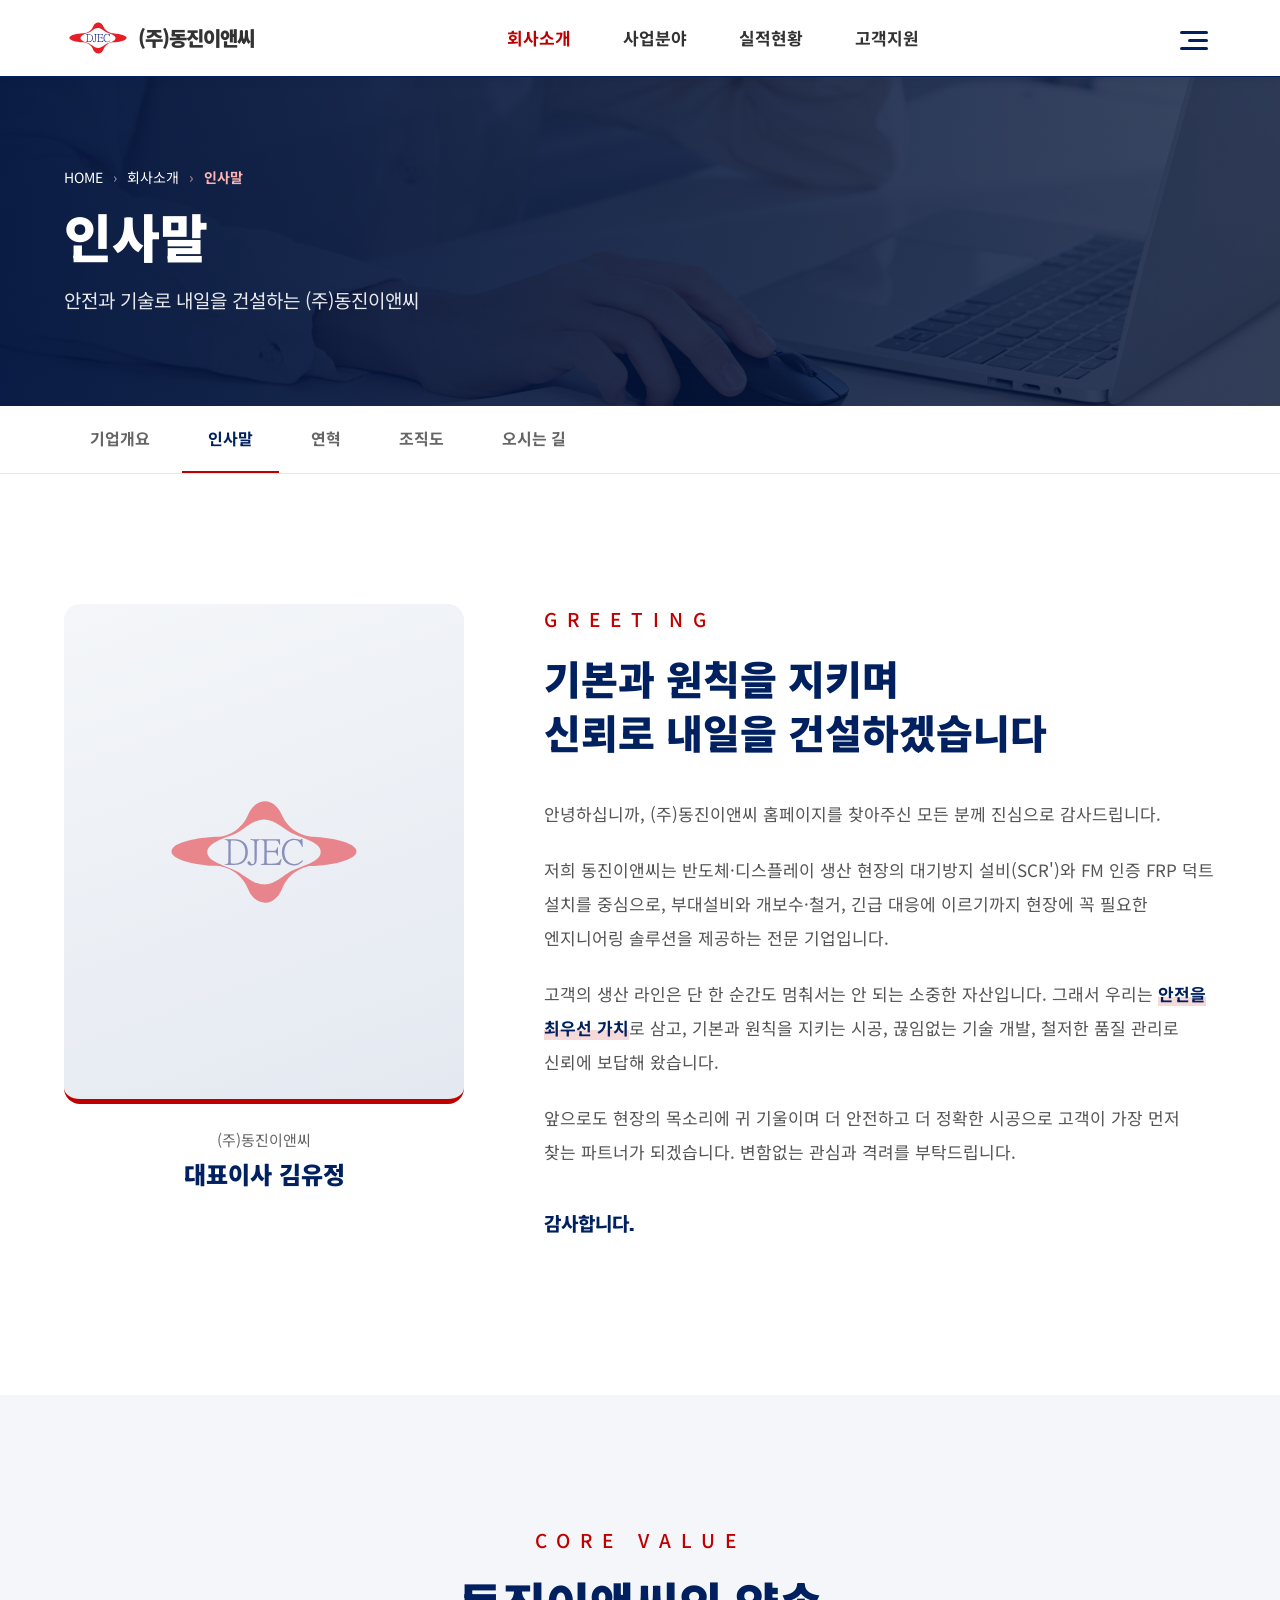
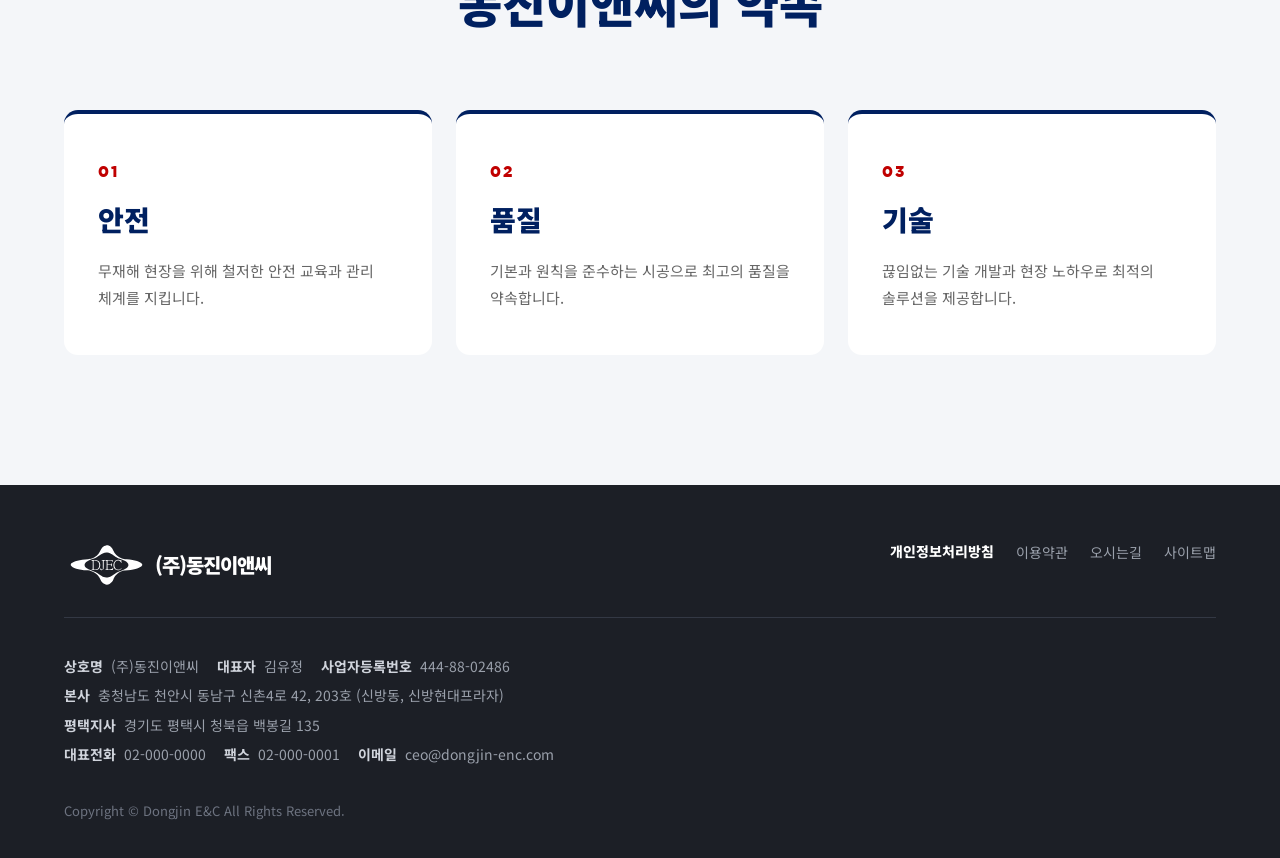
==== greeting.html @ 7572d669 "Initial commit: Dongjin E&C website Co-Authored-By: Claude Sonnet 5.5 <noreply@anthropic.com>" ====
<!DOCTYPE html>
<html lang="ko">
<head>
<meta charset="UTF-8">
<meta name="viewport" content="width=device-width, initial-scale=1.0">
<title>인사말 - (주)동진이앤씨</title>
<meta name="description" content="(주)동진이앤씨 대표이사 인사말. 기본과 원칙을 지키며 안전과 기술로 내일을 건설하겠습니다.">
<link rel="preconnect" href="https://fonts.googleapis.com"><link rel="preconnect" href="https://fonts.gstatic.com" crossorigin>
<link rel="stylesheet" href="https://fonts.googleapis.com/css2?family=Noto+Sans+KR:wght@300;400;500;700;900&display=swap">
<link rel="stylesheet" href="css/style.css">
</head>
<body class="subpage">

<!-- HEADER -->
<header id="header" class="solid">
  <div class="wrap hd">
    <a href="index.html" class="logo" aria-label="(주)동진이앤씨 메인으로"><img src="common/logo.svg" alt=""><span class="logo-txt"><small>(주)</small>동진이앤씨</span></a>
    <ul class="gnb">
      <li class="cur"><a href="index.html#about">회사소개</a>
        <div class="sub"><a href="index.html#about">기업개요</a><a href="greeting.html">인사말</a><a href="history.html">연혁</a><a href="index.html#about">조직도</a><a href="location.html">오시는 길</a></div></li>
      <li><a href="index.html#business">사업분야</a>
        <div class="sub"><a href="index.html#business">스크러버(SCR') 설치</a><a href="index.html#business">FM FRP DUCT 설치</a><a href="index.html#business">부대설비</a><a href="index.html#business">개보수·철거·긴급대응</a></div></li>
      <li><a href="index.html#projects">실적현황</a>
        <div class="sub"><a href="index.html#projects">주요 프로젝트</a><a href="performance.html">시공 실적</a></div></li>
      <li><a href="index.html#news">고객지원</a>
        <div class="sub"><a href="index.html#news">공지사항</a><a href="#footer">문의하기</a><a href="index.html#news">채용정보</a></div></li>
    </ul>
    <div class="hd-right">
      <button class="burger" id="burger" aria-label="메뉴 열기" aria-expanded="false"><i></i><i></i><i></i></button>
    </div>
  </div>
</header>

<main>

<!-- SUB VISUAL -->
<section class="sub-hero" style="--shbg:url(../img/sv4.jpg)">
  <div class="wrap">
    <div class="crumb"><a href="index.html">HOME</a><span>회사소개</span><b>인사말</b></div>
    <h1>인사말</h1>
    <p>안전과 기술로 내일을 건설하는 (주)동진이앤씨</p>
  </div>
</section>

<!-- 서브 메뉴 -->
<nav class="sub-tabs" aria-label="회사소개 메뉴">
  <div class="wrap">
    <a href="index.html#about">기업개요</a><a href="greeting.html" class="on" aria-current="page">인사말</a><a href="history.html">연혁</a><a href="index.html#about">조직도</a><a href="location.html">오시는 길</a>
  </div>
</nav>

<!-- GREETING -->
<section class="sec greet">
  <div class="wrap greet-grid">
    <div class="greet-photo reveal">
      <!-- 대표 사진은 img/ceo.jpg 등을 넣고 .greet-photo 의 background 를 교체하세요 -->
      <div class="ph"><img src="common/logo.svg" alt=""></div>
      <div class="sign"><small>(주)동진이앤씨</small><b>대표이사 김유정</b></div>
    </div>
    <div class="greet-txt">
      <div class="eyebrow reveal">GREETING</div>
      <h2 class="sec-title reveal">기본과 원칙을 지키며<br>신뢰로 내일을 건설하겠습니다</h2>
      <!-- 아래 인사말 본문은 예시 문구입니다. 실제 문구로 교체하세요 -->
      <div class="body reveal">
        <p>안녕하십니까, (주)동진이앤씨 홈페이지를 찾아주신 모든 분께 진심으로 감사드립니다.</p>
        <p>저희 동진이앤씨는 반도체·디스플레이 생산 현장의 대기방지 설비(SCR')와 FM 인증 FRP 덕트 설치를 중심으로, 부대설비와 개보수·철거, 긴급 대응에 이르기까지 현장에 꼭 필요한 엔지니어링 솔루션을 제공하는 전문 기업입니다.</p>
        <p>고객의 생산 라인은 단 한 순간도 멈춰서는 안 되는 소중한 자산입니다. 그래서 우리는 <strong>안전을 최우선 가치</strong>로 삼고, 기본과 원칙을 지키는 시공, 끊임없는 기술 개발, 철저한 품질 관리로 신뢰에 보답해 왔습니다.</p>
        <p>앞으로도 현장의 목소리에 귀 기울이며 더 안전하고 더 정확한 시공으로 고객이 가장 먼저 찾는 파트너가 되겠습니다. 변함없는 관심과 격려를 부탁드립니다.</p>
        <p class="end">감사합니다.</p>
      </div>
    </div>
  </div>
</section>

<!-- 핵심가치 -->
<section class="sec values">
  <div class="wrap">
    <div class="sec-head reveal">
      <div class="eyebrow">CORE VALUE</div>
      <h2 class="sec-title">동진이앤씨의 약속</h2>
    </div>
    <div class="vgrid">
      <div class="vcard reveal"><span>01</span><h3>안전</h3><p>무재해 현장을 위해 철저한 안전 교육과 관리 체계를 지킵니다.</p></div>
      <div class="vcard reveal"><span>02</span><h3>품질</h3><p>기본과 원칙을 준수하는 시공으로 최고의 품질을 약속합니다.</p></div>
      <div class="vcard reveal"><span>03</span><h3>기술</h3><p>끊임없는 기술 개발과 현장 노하우로 최적의 솔루션을 제공합니다.</p></div>
    </div>
  </div>
</section>

</main>

<!-- FOOTER -->
<footer id="footer">
  <div class="wrap">
    <div class="ft-top">
      <div class="ft-logo"><img src="common/logo.svg" alt=""><span class="logo-txt">(주)동진이앤씨</span></div>
      <nav class="ft-links" aria-label="하단 링크">
        <a href="#" class="strong">개인정보처리방침</a><a href="#">이용약관</a><a href="location.html">오시는길</a><a href="#">사이트맵</a>
      </nav>
    </div>
    <div class="ft-info">
      <span><b>상호명</b> (주)동진이앤씨</span><span><b>대표자</b> 김유정</span><span><b>사업자등록번호</b> 444-88-02486</span><br>
      <span><b>본사</b> 충청남도 천안시 동남구 신촌4로 42, 203호 (신방동, 신방현대프라자)</span><br>
      <span><b>평택지사</b> 경기도 평택시 청북읍 백봉길 135</span><br>
      <span><b>대표전화</b> 02-000-0000</span><span><b>팩스</b> 02-000-0001</span><span><b>이메일</b> ceo@dongjin-enc.com</span>
    </div>
    <div class="copy">Copyright &copy; Dongjin E&amp;C All Rights Reserved.</div>
  </div>
</footer>
<button class="totop" id="totop" aria-label="맨 위로">&#8593;</button>

<script src="js/sub.js"></script>
<script src="js/sitemap.js"></script>
</body>
</html>
---- css/style.css ----
/* Gotham (영문/숫자 전용 — 한글은 Pretendard/맑은 고딕으로 대체 표시) */
  @font-face { font-family: 'Gotham'; font-weight: 300; font-style: normal; font-display: swap; unicode-range: U+0000-0027, U+002A-005A, U+005C, U+005E-007A, U+007C, U+007E-024F; src: url(../font/Gotham-Light_0.ttf) format('truetype'); }
  @font-face { font-family: 'Gotham'; font-weight: 400; font-style: normal; font-display: swap; unicode-range: U+0000-0027, U+002A-005A, U+005C, U+005E-007A, U+007C, U+007E-024F; src: url(../font/Gotham-Book_0.ttf) format('truetype'); }
  @font-face { font-family: 'Gotham'; font-weight: 500; font-style: normal; font-display: swap; unicode-range: U+0000-0027, U+002A-005A, U+005C, U+005E-007A, U+007C, U+007E-024F; src: url(../font/Gotham-Medium_0.ttf) format('truetype'); }
  @font-face { font-family: 'Gotham'; font-weight: 700; font-style: normal; font-display: swap; unicode-range: U+0000-0027, U+002A-005A, U+005C, U+005E-007A, U+007C, U+007E-024F; src: url(../font/Gotham-Bold_0.ttf) format('truetype'); }
  @font-face { font-family: 'Gotham'; font-weight: 900; font-style: normal; font-display: swap; unicode-range: U+0000-0027, U+002A-005A, U+005C, U+005E-007A, U+007C, U+007E-024F; src: url(../font/Gotham-Black.ttf) format('truetype'); }

  :root {
    --navy: #002060; --navy-d: #001440; --blue: #004080; --red: #C00000;
    --gray: #f4f6f9; --text: #333; --muted: #666; --line: #e6e9ee;
    --max: 1200px; --header-h: 76px;
  }
  * { box-sizing: border-box; }
  html { scroll-behavior: smooth; scroll-padding-top: var(--header-h); }
  body { font-family: 'Gotham', 'Noto Sans KR', 'Noto Sans CJK KR', 'Malgun Gothic', '맑은 고딕', sans-serif; margin: 0; color: var(--text); line-height: 1.6; word-break: keep-all; }
  a { text-decoration: none; color: inherit; }
  ul { list-style: none; margin: 0; padding: 0; }
  button { font-family: inherit; cursor: pointer; }
  .wrap { max-width: var(--max); margin: 0 auto; padding: 0 24px; }
  .btn { display: inline-block; padding: 15px 34px; border-radius: 50px; font-weight: 700; font-size: 16px; border: 2px solid transparent; transition: .25s; }
  .btn-red { background: var(--red); color: #fff; }
  .btn-red:hover { background: #a00000; }
  .btn-line { border-color: #fff; color: #fff; }
  .btn-line:hover { background: #fff; color: var(--navy); }
  .btn-navy { background: var(--navy); color: #fff; }
  .btn-navy:hover { background: var(--navy-d); }
  .sec { padding: 130px 0; }
  .sec-head { text-align: center; margin-bottom: 72px; }
  .eyebrow { color: var(--red); font-weight: 500; letter-spacing: 10px; font-size: 19px; text-transform: uppercase; }
  .sec-title { font-size: 48px; color: var(--navy); margin: 18px 0 22px; font-weight: 900; line-height: 1.35; }
  .sec-sub { color: var(--muted); font-size: 15px; line-height: 1.8; margin: 0; }

  /* HEADER */
  header { position: fixed; top: 0; left: 0; right: 0; z-index: 1000; background: #fff; border-bottom: 1px solid var(--navy); box-shadow: 0 2px 10px rgba(0,0,0,.08); transition: background .35s, border-color .35s, box-shadow .35s; }
  /* 최상단: 투명 배경 + 흰색 로고/메뉴 */
  header:not(.solid) { background: transparent; border-bottom-color: rgba(255,255,255,.25); box-shadow: none; }
  header:not(.solid) .logo img { filter: brightness(0) invert(1); }
  header:not(.solid) .logo-txt, header:not(.solid) .gnb > li > a { color: #fff; }
  header:not(.solid) .gnb > li:hover > a { color: #ffb3b3; }
  header:not(.solid) .burger i { background: #fff; }
  .logo img, .logo-txt { transition: .35s; }
  .hd { display: flex; align-items: center; justify-content: space-between; height: var(--header-h); }
  .logo { display: flex; align-items: center; }
  .logo img { height: 38px; width: auto; display: block; }
  .logo-txt { font-family: 'Noto Sans KR', 'Noto Sans CJK KR', 'Malgun Gothic', '맑은 고딕', sans-serif; margin-left: 6px; font-size: 20px; font-weight: 900; color: #333; letter-spacing: -1px; white-space: nowrap; }
  .logo-txt small { font-size: inherit; font-weight: inherit; color: inherit; letter-spacing: inherit; }
  .gnb { display: flex; gap: 8px; height: 100%; }
  .gnb > li { position: relative; display: flex; align-items: center; }
  .gnb > li > a { padding: 0 22px; font-size: 17px; font-weight: 700; height: 100%; display: flex; align-items: center; transition: color .2s; }
  .gnb > li:hover > a { color: var(--red); }
  .sub { position: absolute; top: 100%; left: 50%; transform: translateX(-50%) translateY(8px); min-width: 160px; background: #fff; border-top: 3px solid var(--red); box-shadow: 0 10px 25px rgba(0,0,0,.12); opacity: 0; visibility: hidden; transition: .2s; padding: 8px 0; }
  .gnb > li:hover .sub, .gnb > li:focus-within .sub { opacity: 1; visibility: visible; transform: translateX(-50%); }
  .sub a { display: block; padding: 9px 22px; font-size: 15px; color: #444; white-space: nowrap; }
  .sub a:hover { background: var(--gray); color: var(--red); }
  .hd-right { display: flex; align-items: center; gap: 16px; }
  .burger { display: block; background: none; border: 0; width: 44px; height: 44px; padding: 10px 8px; cursor: pointer; }
  .burger i:nth-child(2) { width: 70%; margin-left: auto; transition: width .3s; }
  .burger:hover i:nth-child(2) { width: 100%; }
  .burger i { display: block; height: 3px; background: var(--navy); margin: 5px 0; border-radius: 2px; transition: .25s; }

  /* HERO */
  .hero { position: relative; height: 100vh; height: 100svh; min-height: 600px; overflow: hidden; background: var(--navy-d); color: #fff; }
  /* 고정 헤더(상단)와 컨트롤(하단) 높이만큼 여백을 두어 텍스트가 화면 중앙에 오도록 */
  .slide { position: absolute; inset: 0; opacity: 0; transition: opacity 1s ease; display: flex; align-items: center; padding: var(--header-h) 0 104px; }
  .slide > .wrap { width: 100%; }
  .hero { cursor: grab; user-select: none; -webkit-user-select: none; touch-action: pan-y; }
  .hero.drag { cursor: grabbing; }
  .hero.drag a { pointer-events: none; }
  .slide.on { opacity: 1; z-index: 1; }
  .slide .bg { position: absolute; inset: 0; transform-origin: 30% 50%; }
  .s2 .bg { transform-origin: 50% 40%; } .s3 .bg { transform-origin: 75% 55%; }
  /* 슬라이드가 켜지면 크게 확대된 상태에서 빠르게 줄어들다가 천천히 안착 */
  .slide.on .bg { animation: heroPunch 9s cubic-bezier(.22,.61,.36,1) both; }
  .slide .bg::after { content: ""; position: absolute; inset: 0; background: linear-gradient(90deg, rgba(0,20,64,.88) 0%, rgba(0,20,64,.45) 70%, rgba(0,20,64,.2) 100%); }
  .slide .bg { background-color: var(--navy-d); background-size: cover; background-position: center; }
  .s1 .bg { background-image: url(../img/d8e9870eb99dd489ee7f9d8a4e6001bd.jpg); background-position: center 40%; }
  .s2 .bg { background-image: url(../img/bg_dbl.jpg); background-position: center 35%; }
  .s3 .bg { background-image: url(../img/bg_esg.jpg); background-position: 70% center; }
  .slide .txt { position: relative; z-index: 2; max-width: 760px; }
  /* 슬라이드별 텍스트 배치: 1 왼쪽 / 2 가운데 / 3 오른쪽 */
  .s2 .txt { margin: 0 auto; text-align: center; max-width: 860px; }
  .s2 .btns { justify-content: center; }
  .s3 .txt { margin-left: auto; text-align: right; }
  .s3 .btns { justify-content: flex-end; }
  .s2 .bg::after { background: radial-gradient(ellipse at center, rgba(0,20,64,.8) 0%, rgba(0,20,64,.55) 100%); }
  .s3 .bg::after { background: linear-gradient(270deg, rgba(0,20,64,.88) 0%, rgba(0,20,64,.45) 70%, rgba(0,20,64,.2) 100%); }
  /* 위 → 아래 순차 등장: 소제목 → 제목 → 설명 → 버튼 */
  .slide.on .txt > * { animation: rise 1.1s cubic-bezier(.22,.61,.36,1) both; }
  .slide.on .txt > :nth-child(1) { animation-delay: .5s; }
  /* eyebrow: 글자마다 순서대로 위에서 내려오며 페이드 인 */
  .slide.on .txt > .eyebrow { animation: none; }
  .slide .eyebrow .ch { display: inline-block; opacity: 0; }
  .slide.on .eyebrow .ch { animation: chDrop .9s cubic-bezier(.22,.61,.36,1) calc(.5s + var(--i) * 80ms) both; }
  .hero.intro .slide.on .eyebrow .ch { animation-delay: calc(1.5s + var(--i) * 80ms); }
  @keyframes chDrop { from { opacity: 0; transform: translateY(-22px); } to { opacity: 1; transform: none; } }
  .slide.on .txt > :nth-child(2) { animation-delay: .9s; }
  .slide.on .txt > :nth-child(3) { animation-delay: 1.4s; --o: .92; }
  .slide.on .txt > :nth-child(4) { animation-delay: 1.9s; }
  .hero-btns { display: none; }
  @keyframes heroBtnIn { from { opacity: 0; transform: translateY(40px); } to { opacity: 1; transform: none; } }
  /* 핵심 키워드: 노란 밑줄이 왼쪽에서 오른쪽으로 그려짐 */
  .slide h1 .hl { background: linear-gradient(#ffe100, #ffe100) left center / 0 100% no-repeat; padding: .02em .18em; -webkit-box-decoration-break: clone; box-decoration-break: clone; }
  .slide.on h1 .hl { animation: hlDraw .9s cubic-bezier(.65,0,.25,1) 1.7s forwards; }
  .hero.intro .slide.on h1 .hl { animation-delay: 2.6s; }
  @keyframes hlDraw { to { background-size: 100% 100%; color: #2d3282; } }
  @keyframes rise { from { opacity: 0; transform: translateY(28px); } to { opacity: var(--o, 1); transform: none; } }
  .slide h1 { font-size: 54px; line-height: 1.25; margin: 22px 0 28px; font-weight: 900; }
  .slide p { font-size: 20px; line-height: 1.8; opacity: .92; margin: 0 0 56px; }
  .slide .btns { display: flex; gap: 18px; flex-wrap: wrap; }
  .hero-ctl { position: absolute; z-index: 5; bottom: 36px; left: 0; right: 0; }
  .hero-ctl .wrap { display: flex; align-items: center; gap: 18px; }
  .dots { display: flex; gap: 10px; }
  .dots button { width: 44px; height: 4px; border: 0; background: rgba(255,255,255,.35); padding: 0; position: relative; overflow: hidden; }
  .dots button.on::after { content: ""; position: absolute; inset: 0; background: #fff; animation: fill 6s linear; }
  @keyframes fill { from { transform: translateX(-100%); } to { transform: none; } }
  .arrows button { width: 42px; height: 42px; border-radius: 50%; border: 1px solid rgba(255,255,255,.5); background: transparent; color: #fff; font-size: 18px; margin-right: 6px; }
  .arrows button:hover { background: #fff; color: var(--navy); }

  /* ABOUT */
  .about { background: #fff; overflow-x: clip; }
  .about-grid { display: grid; grid-template-columns: 1.1fr 1fr; gap: 0 64px; align-items: stretch; }
  .about .sec-title { text-align: left; }
  .about p.lead { color: var(--muted); font-size: 15px; line-height: 1.9; margin: 0 0 44px; }
  .stats { display: grid; grid-template-columns: repeat(3, 1fr); gap: 20px; }
  .stat { position: relative; background: var(--gray); border-radius: 6px; padding: 34px 14px; text-align: center; }
  /* 테두리 선이 왼쪽 위에서 시계방향으로 한 바퀴 돌며 그려짐 (JS가 3개를 차례로 자동 실행, 호버 시에도 실행) */
  .stat .ring { position: absolute; inset: 0; width: 100%; height: 100%; overflow: visible; pointer-events: none; }
  .stat .ring rect { x: 1px; y: 1px; width: calc(100% - 2px); height: calc(100% - 2px); rx: 6px; fill: none; stroke: var(--navy); stroke-width: 2; stroke-dasharray: 1; stroke-dashoffset: -1; }
  .stat.on .ring rect, .stat:hover .ring rect { stroke-dashoffset: 0; transition: stroke-dashoffset 2.2s cubic-bezier(.45,0,.25,1); }
  .stat.out .ring rect { stroke-dashoffset: 1; transition: stroke-dashoffset 1.6s cubic-bezier(.45,0,.25,1); }
  .stat b { display: block; font-size: 40px; color: var(--navy); font-weight: 900; line-height: 1.1; white-space: nowrap; font-variant-numeric: tabular-nums; }
  .stat b em { font-style: normal; color: var(--red); font-size: .5em; margin-left: 2px; }
  .stat > span { display: block; margin-top: 10px; font-size: 14px; color: var(--muted); }
  .about-visual { grid-column: 2; grid-row: 1; min-height: 280px; border-radius: 16px; background: url(../img/about_bg.jpg) 25% center / cover, var(--navy); position: relative; isolation: isolate; overflow: hidden; display: flex; align-items: flex-end; padding: 28px; color: #fff; }
  .about-visual::before { content: ""; position: absolute; inset: 0; z-index: -1; background: linear-gradient(to top, rgba(0,20,64,.9), rgba(0,20,64,.2) 70%); opacity: 0; transition: opacity .6s ease; }
  .about-visual div { position: relative; font-size: 22px; font-weight: 800; line-height: 1.4; }
  .about-visual div::before { content: ""; display: block; width: 0; height: 3px; margin-bottom: 14px; background: var(--red); transition: width .8s cubic-bezier(.22,.61,.36,1); }
  .about-visual small { display: block; font-size: 14px; font-weight: 400; margin-top: 6px; }
  /* 글자는 평소엔 숨김. 호버하면 영문은 위에서, 한글은 아래에서 한 글자씩 페이드 인 */
  .about-visual .ch { display: inline-block; white-space: pre; opacity: 0; transition: opacity .25s ease, transform .25s ease; }
  .about-visual .en .ch { transform: translateY(-20px); }
  .about-visual small .ch { transform: translateY(16px); }
  .about-visual:hover::before, .about-visual.show::before { opacity: 1; }
  .about-visual:hover div::before, .about-visual.show div::before { width: 60px; }
  .about-visual:hover .ch, .about-visual.show .ch { opacity: 1; transform: none; transition: opacity .6s ease, transform .7s cubic-bezier(.22,.61,.36,1); }
  .about-visual:hover .en .ch, .about-visual.show .en .ch { transition-delay: calc(var(--i) * 45ms); }
  .about-visual:hover small .ch, .about-visual.show small .ch { transition-delay: calc(.6s + var(--i) * 30ms); }
  /* About 섹션 등장: 왼쪽 요소는 왼쪽에서, 오른쪽 비주얼은 오른쪽에서 */
  .about .reveal:not(.in) { transform: translateX(-90px); }
  .about .about-visual.reveal:not(.in) { transform: translateX(90px); }
  .about .reveal.in { transition-duration: 1.1s; }
  .about-more { grid-column: 1; grid-row: 2; }
  .more { display: inline-block; margin-top: 48px; font-weight: 800; color: var(--navy); padding-bottom: 10px; background: linear-gradient(var(--red), var(--red)) left bottom / 36px 2px no-repeat; transition: background-size .7s cubic-bezier(.22,.61,.36,1), color .3s; }
  .more:hover { background-size: 100% 2px; }
  .more:hover { color: var(--red); }

  /* BUSINESS */
  .biz { background: var(--gray); }
  /* 사업분야 슬라이더: 가운데 1개 + 양옆 카드가 절반씩 보임 */
  /* 사업분야 슬라이더: 가운데 1개 + 양옆 카드가 절반씩 보임 */
  .bslider { --gap: 24px; --cw: min(calc((100vw - 2 * var(--gap)) / 2), 760px); --ease: cubic-bezier(.65,0,.25,1); position: relative; overflow: hidden; padding: 40px 0 76px; margin: -16px 0 -52px; cursor: grab; user-select: none; -webkit-user-select: none; }
  .bslider.drag { cursor: grabbing; }
  .bslider.drag .bcard { pointer-events: none; }
  .bslider.drag .cards { transition: none; }
  .cards { display: flex; align-items: center; gap: var(--gap); transition: transform .9s var(--ease); will-change: transform; touch-action: pan-y; }
  .bcard { position: relative; flex: 0 0 var(--cw); height: 460px; border-radius: 16px; overflow: hidden; color: #fff; display: block; transform: scale(.88); box-shadow: 0 6px 20px rgba(0,20,64,.12); transition: transform .9s var(--ease), box-shadow .9s var(--ease); -webkit-tap-highlight-color: transparent; }
  .bcard.on { transform: scale(1); box-shadow: 0 18px 40px rgba(0,20,64,.26); }
  /* 선택되지 않은 카드는 어둡게 */
  .bcard::before { content: ""; position: absolute; inset: 0; z-index: 3; background: var(--navy-d); opacity: .6; pointer-events: none; transition: opacity .9s var(--ease); }
  .bcard.on::before { opacity: 0; }
  .bnav { position: absolute; z-index: 5; top: calc(50% - 18px); width: 56px; height: 56px; margin-top: -28px; border: 0; border-radius: 50%; background: #fff; color: var(--navy); font-size: 20px; cursor: pointer; box-shadow: 0 4px 16px rgba(0,0,0,.2); transition: background .25s, color .25s, transform .25s; }
  .bnav:hover, .bnav:focus-visible { background: var(--red); color: #fff; transform: scale(1.08); }
  .bnav.prev { left: 24px; } .bnav.next { right: 24px; }
  .bcard .img { position: absolute; inset: 0; background-color: var(--navy-d); background-size: cover; transform: scale(1.18); transition: transform 1.4s var(--ease); }
  .bcard.on .img { transform: scale(1); }
  .bcard.b1 .img { background-image: url(../img/biz_1.jpg); background-position: center; }
  .bcard.b2 .img { background-image: url(../img/pc-businessarea-kv-1920x640.jpeg); background-position: 80% center; }
  .bcard.b3 .img { background-image: url(../img/biz_2.jpg); background-position: 60% center; }
  .bcard.b4 .img { background-image: url(../img/sv1.jpg); background-position: 55% center; }
  .bcard .img::after { content: ""; position: absolute; inset: 0; background: linear-gradient(to top, rgba(0,20,64,.88), rgba(0,20,64,.1) 65%); }
  .bcard .in { position: absolute; z-index: 2; left: 0; right: 0; bottom: 0; padding: 32px 30px; opacity: 0; transform: translateY(18px); transition: opacity .4s ease, transform .4s ease; }
  .bcard.on .in { opacity: 1; transform: none; transition: opacity .8s ease .45s, transform .8s var(--ease) .45s; }
  .bcard .no { position: absolute; z-index: 2; top: 18px; left: 26px; font-size: 84px; font-weight: 900; line-height: 1; letter-spacing: -2px; color: transparent; -webkit-text-stroke: 1.5px rgba(255,255,255,.75); transition: color .6s ease; }
  .bcard.on:hover .no { color: #fff; }
  .bcard h3 { margin: 0; font-size: 26px; line-height: 1.35; }
  .bcard h3::before { content: ""; display: block; width: 28px; height: 3px; background: var(--red); margin-bottom: 18px; transition: width .9s var(--ease) .6s; }
  .bcard.on h3::before { width: 64px; }
  .bcard p { margin: 12px 0 0; font-size: 16px; line-height: 1.7; opacity: .92; }

  /* PROJECTS */
  .tabs { display: flex; justify-content: center; gap: 10px; flex-wrap: wrap; margin-bottom: 48px; }
  .tabs button { padding: 10px 24px; border-radius: 40px; border: 1px solid var(--line); background: #fff; font-size: 15px; font-weight: 700; color: #555; transition: .2s; }
  .tabs button:hover { border-color: var(--navy); color: var(--navy); }
  .tabs button.on { background: var(--navy); border-color: var(--navy); color: #fff; }
  .pgrid { display: grid; grid-template-columns: repeat(3, 1fr); gap: 24px; }
  .pcard { position: relative; background: #fff; border: 1px solid var(--line); border-radius: 14px; overflow: hidden; transition: .3s; }
  .pcard::after { content: ""; position: absolute; left: 0; bottom: 0; height: 3px; width: 0; background: var(--red); transition: width .8s cubic-bezier(.22,.61,.36,1); }
  .pcard:hover::after { width: 100%; }
  .pcard:hover { transform: translateY(-6px); box-shadow: 0 16px 32px rgba(0,0,0,.1); }
  .pcard.hide { display: none; }
  .pcard.reveal { transform: translateY(50px) scale(.96); }
  .pcard.reveal.in { transform: none; }
  .pcard.reveal.in.done { transition: .3s; } /* 등장 후에는 호버 반응을 빠르게 */
  .pcard.reveal.in.done:hover { transform: translateY(-6px); }
  .pcard .thumb { height: 190px; position: relative; display: flex; align-items: center; justify-content: center; font-size: 54px; color: rgba(255,255,255,.9); }
  .pcard .thumb em { position: absolute; top: 14px; left: 14px; font-style: normal; font-size: 12px; font-weight: 800; background: var(--red); color: #fff; padding: 3px 12px; border-radius: 20px; }
  .t-civil { background: linear-gradient(135deg, #0c3b7a, #1d5fa8); }
  .t-build { background: linear-gradient(135deg, #176b87, #2a9d9d); }
  .t-safe  { background: linear-gradient(135deg, #7a2a2a, #b04545); }
  .t-etc   { background: linear-gradient(135deg, #3b4f8a, #6b7fc0); }
  .pcard .body { padding: 28px 26px 30px; }
  .pcard h4 { margin: 0 0 14px; font-size: 18px; color: #222; line-height: 1.45; }
  .pcard .meta { font-size: 14px; color: var(--muted); margin: 0; }
  .pcard .period { display: inline-block; margin-top: 12px; background: var(--gray); font-size: 13px; padding: 3px 12px; border-radius: 20px; color: #555; }
  .center { text-align: center; margin-top: 72px; }

  /* NEWS */
  .news { background: var(--gray); }
  .news-grid { display: grid; grid-template-columns: 1.2fr 1fr 1fr; gap: 24px; }
  .panel { background: #fff; border-radius: 14px; padding: 30px; border: 1px solid var(--line); }
  .panel h3 { display: flex; justify-content: space-between; align-items: center; margin: 0 0 24px; color: var(--navy); font-size: 20px; }
  .panel h3 a { font-size: 22px; color: #999; }
  .panel h3 a { display: inline-block; line-height: 1; }
  .panel h3 a:hover { color: var(--red); animation: spin3 .4s cubic-bezier(.22,.61,.36,1); }
  @keyframes spin3 { to { transform: rotate(180deg); } }
  .notice li a { position: relative; display: flex; justify-content: space-between; gap: 12px; padding: 13px 0; border-bottom: 1px solid var(--line); font-size: 15px; }
  .notice li:last-child a { border: 0; }
  .notice li a::after, .media > a::after { content: ""; position: absolute; left: 0; bottom: -1px; height: 2px; width: 0; background: var(--red); transition: width .8s cubic-bezier(.22,.61,.36,1); }
  .notice li a:hover::after, .media > a:hover::after { width: 100%; }
  .notice li a:hover { color: var(--red); }
  .notice time { color: #999; font-size: 13px; white-space: nowrap; }
  .media > a { position: relative; display: block; padding: 14px 0; border-bottom: 1px solid var(--line); }
  .media > a:last-child { border: 0; }
  .media small { color: var(--red); font-weight: 800; font-size: 12px; }
  .media b { display: block; margin: 4px 0; font-size: 16px; line-height: 1.45; }
  .media > a:hover b { color: var(--red); }
  .media span { font-size: 13px; color: #999; }
  .career { background: linear-gradient(150deg, rgba(0,32,96,.88), rgba(0,64,128,.8)), url(../img/bg_careers04.jpg) 60% center / cover; color: #fff; border: 0; display: flex; flex-direction: column; justify-content: center; }
  .career .ico { font-size: 44px; }
  .career h3 { color: #fff; display: block; font-size: 22px; line-height: 1.5; margin: 20px 0 16px; }
  .career p { opacity: .85; font-size: 15px; line-height: 1.8; margin: 0 0 36px; }
  .career .btn { align-self: flex-start; padding: 12px 26px; font-size: 15px; }

  /* FOOTER */
  footer { background: #1c1f26; color: #9aa0ab; padding: 56px 0 36px; font-size: 14px; }
  .ft-top { display: flex; justify-content: space-between; gap: 32px; flex-wrap: wrap; padding-bottom: 28px; border-bottom: 1px solid #333844; }
  .ft-logo { display: flex; align-items: center; }
  .ft-logo img { height: 48px; width: auto; display: block; filter: brightness(0) invert(1); }
  .ft-logo .logo-txt { color: #fff; }
  .ft-links { display: flex; gap: 22px; flex-wrap: wrap; align-items: flex-start; }
  .ft-links a:hover { color: #fff; }
  .ft-links a.strong { color: #fff; font-weight: 800; }
  .ft-info { margin-top: 34px; line-height: 2.1; }
  .ft-info span { margin-right: 18px; display: inline-block; }
  .ft-info b { color: #d0d4dc; margin-right: 4px; }
  .copy { margin-top: 32px; font-size: 13px; color: #6d7380; }
  .totop { position: fixed; right: 24px; bottom: 24px; width: 46px; height: 46px; border-radius: 50%; border: 0; background: var(--navy); color: #fff; font-size: 18px; box-shadow: 0 4px 14px rgba(0,0,0,.3); opacity: 0; visibility: hidden; transition: .3s; z-index: 900; }
  .totop.show { opacity: 1; visibility: visible; }

  .reveal { opacity: 0; transform: translateY(36px); transition: opacity .5s ease, transform .5s ease; }
  .reveal.in { transition: opacity .9s ease, transform .9s cubic-bezier(.22,.61,.36,1); }
  /* 섹션이 나타날 때 eyebrow 자간이 넓게 벌어진 상태에서 모이며 자리잡음 */
  .reveal .eyebrow { letter-spacing: 34px; transition: letter-spacing .5s ease; }
  .reveal.in .eyebrow { letter-spacing: 10px; transition: letter-spacing 1.8s cubic-bezier(.16,.84,.3,1) .1s; }
  @media (max-width: 640px) { .reveal .eyebrow { letter-spacing: 18px; } .reveal.in .eyebrow { letter-spacing: 6px; } }
  .reveal.in { opacity: 1; transform: none; }

  /* TABLET / MOBILE */
  @media (max-width: 1024px) {
    .pgrid { grid-template-columns: repeat(2, 1fr); }
    .news-grid { grid-template-columns: 1fr 1fr; }
    .news-grid .notice-panel { grid-column: 1 / -1; }
    .about-grid { grid-template-columns: 1fr; gap: 40px; } .about-visual { grid-column: auto; grid-row: auto; aspect-ratio: 4/3; } .about-more { grid-column: auto; grid-row: auto; margin-top: -40px; }
    .slide h1 { font-size: 42px; }
  }
  @media (max-width: 860px) {
    .gnb { display: none; }
  }
  @media (max-width: 640px) {
    .sec { padding: 80px 0; }
    .sec-title { font-size: 34px; }
    .logo img { height: 32px; }
    .logo-txt { font-size: 17px; }
    .slide h1 { font-size: 32px; }
    .slide p { font-size: 16px; }
    .slide { padding-bottom: 180px; }
    .hero-ctl { bottom: 96px; }
    /* 모바일: 메인 버튼을 하단에 고정, 스크롤하면 아래로 페이드아웃 */
    /* 슬라이드 안의 버튼은 숨기고, 슬라이드와 무관한 고정 버튼(.hero-btns) 하나만 사용 */
    .slide .btns { display: none; }
    .hero-btns { position: fixed; z-index: 50; left: 16px; right: 16px; bottom: 20px; display: grid; grid-template-columns: 1fr 1fr; gap: 10px; transition: opacity .45s ease, transform .45s ease; animation: heroBtnIn 1s ease 3s backwards; }
    .hero-btns .btn { padding: 14px 8px; font-size: 15px; text-align: center; }
    .hero-btns .btn-line { background: rgba(0,20,64,.55); -webkit-backdrop-filter: blur(6px); backdrop-filter: blur(6px); }
    body.btn-away .hero-btns { opacity: 0; transform: translateY(40px); pointer-events: none; }
    .pgrid, .news-grid { grid-template-columns: 1fr; }
    .bslider { --gap: 14px; --cw: 72vw; }
    .bcard { height: 340px; }
    .bcard p { opacity: .95; max-height: 140px; margin-top: 10px; }
    .bnav { width: 42px; height: 42px; margin-top: -21px; font-size: 16px; }
    .bnav.prev { left: 8px; } .bnav.next { right: 8px; }
    .stats { grid-template-columns: 1fr; }
    .stat b { font-size: 34px; }
  }
  /* ===== SITEMAP (햄버거 메뉴) ===== */
  .smap-open { overflow: hidden; }
  .smap { position: fixed; inset: 0; z-index: 2000; visibility: hidden; pointer-events: none; transition: visibility 0s linear .9s; }
  .smap.open { visibility: visible; pointer-events: auto; transition-delay: 0s; }
  .smap-bg { position: absolute; top: 0; bottom: 0; width: 50.2%; transition: transform .85s cubic-bezier(.77,0,.18,1); }
  .smap-bg.l { left: 0; background: var(--navy-d); transform: translateX(-100%); }
  .smap-bg.r { right: 0; background: var(--navy); transform: translateX(100%); }
  .smap.open .smap-bg { transform: none; }
  .smap-in { position: relative; height: 100%; overflow-y: auto; color: #fff; }
  .smap-top { display: flex; align-items: center; justify-content: space-between; height: var(--header-h); }
  .smap .logo img { filter: brightness(0) invert(1); }
  .smap .logo-txt { color: #fff; }
  .smap-close { position: relative; width: 48px; height: 48px; border: 1px solid rgba(255,255,255,.5); border-radius: 50%; background: transparent; cursor: pointer; transition: background .25s, transform .4s; }
  .smap-close i { position: absolute; left: 13px; right: 13px; top: 50%; height: 2px; margin-top: -1px; background: #fff; transition: background .25s; }
  .smap-close i:nth-child(1) { transform: rotate(45deg); }
  .smap-close i:nth-child(2) { transform: rotate(-45deg); }
  .smap-close:hover { background: var(--red); border-color: var(--red); transform: rotate(90deg); }
  .smap-title { margin: 7vh 0 5vh; font-size: clamp(44px, 9vw, 120px); font-weight: 900; line-height: 1; letter-spacing: 6px; color: transparent; -webkit-text-stroke: 1.5px rgba(255,255,255,.35); }
  .smap-grid { display: grid; grid-template-columns: repeat(4, 1fr); gap: 40px; padding-bottom: 60px; }
  .smap-col small { display: block; font-size: 13px; letter-spacing: 4px; color: #ff8a8a; font-weight: 500; }
  .smap-col h3 { margin: 8px 0 22px; padding-bottom: 20px; font-size: 28px; font-weight: 900; border-bottom: 1px solid rgba(255,255,255,.25); position: relative; }
  .smap-col h3::after { content: ""; position: absolute; left: 0; bottom: -1px; width: 0; height: 3px; background: var(--red); transition: width .9s cubic-bezier(.22,.61,.36,1) 1s; }
  .smap.open .smap-col h3::after { width: 48px; }
  .smap-col ul { list-style: none; margin: 0; padding: 0; display: grid; gap: 4px; }
  .smap-col a { display: inline-block; padding: 7px 0; font-size: 18px; color: rgba(255,255,255,.8); transition: color .25s, transform .3s; }
  .smap-col a:hover { color: #fff; transform: translateX(8px); }
  /* 내용은 좌측 열은 왼쪽에서, 우측 열은 오른쪽에서 들어옴 */
  .smap-title, .smap-top, .smap-col { opacity: 0; transition: opacity .3s ease, transform .3s ease; }
  .smap-title, .smap-top { transform: translateY(-20px); }
  .smap-col:nth-child(-n+2) { transform: translateX(-80px); }
  .smap-col:nth-child(n+3) { transform: translateX(80px); }
  .smap.open .smap-title, .smap.open .smap-top, .smap.open .smap-col { opacity: 1; transform: none; transition: opacity .8s ease, transform .9s cubic-bezier(.22,.61,.36,1); }
  .smap.open .smap-top { transition-delay: .45s; }
  .smap.open .smap-title { transition-delay: .55s; }
  .smap.open .smap-col:nth-child(1) { transition-delay: .65s; }
  .smap.open .smap-col:nth-child(2) { transition-delay: .75s; }
  .smap.open .smap-col:nth-child(3) { transition-delay: .75s; }
  .smap.open .smap-col:nth-child(4) { transition-delay: .65s; }

  .smap-bg { overflow: hidden; }

  /* SITEMAP 글자: 위에서 내려오며 한 글자씩 (순서는 sitemap.js 에서 무작위, --d 지연) */
  .smap .smap-title, .smap.open .smap-title { opacity: 1; transform: none; transition: none; }
  .smap-title span { display: inline-block; opacity: 0; transform: translateY(-.9em); transition: opacity .25s ease, transform .25s ease; }
  .smap.open .smap-title span { opacity: 1; transform: none; transition: opacity .5s ease var(--d, .55s), transform .7s cubic-bezier(.22,.61,.36,1) var(--d, .55s); }
  /* 메뉴 hover: 해당 열이 활성화(밝게 + 위로 + 밑줄 확장 + 링크 마커), 나머지는 어두워짐
     .ready = 열리는 연출이 끝난 뒤(지연 시간 제거) */
  .smap.open.ready .smap-col:nth-child(n) { transition: opacity .45s ease, transform .45s cubic-bezier(.22,.61,.36,1); transition-delay: 0s; }
  .smap.ready .smap-grid:hover .smap-col:not(:hover) { opacity: .3; }
  .smap.ready .smap-col:hover { transform: translateY(-8px); }
  .smap.ready .smap-col h3::after { transition: width .7s cubic-bezier(.22,.61,.36,1); }
  .smap.ready .smap-col:hover h3::after { width: 100%; }
  .smap-col h3 { transition: color .3s; }
  .smap-col:hover h3 { color: #fff; }
  .smap-col small { transition: color .3s, letter-spacing .5s; }
  .smap-col:hover small { color: #fff; letter-spacing: 7px; }
  .smap-col:hover a { color: #fff; }
  @media (max-width: 860px) { .smap-grid { grid-template-columns: 1fr 1fr; gap: 36px 24px; } .smap-col h3 { font-size: 22px; } .smap-col a { font-size: 16px; } }
  @media (max-width: 480px) { .smap-col:nth-child(n) { } .smap-col a { font-size: 15px; } }

  /* ===== RECORDS (연혁 · 수행실적) ===== */
  .rsum { display: grid; grid-template-columns: repeat(auto-fit, minmax(180px, 1fr)); gap: 20px; margin-bottom: 56px; }
  .rsum > div { background: var(--gray); border-radius: 12px; padding: 30px 20px; text-align: center; border-bottom: 3px solid var(--navy); }
  .rsum b { display: block; font-size: 36px; font-weight: 900; color: var(--navy); line-height: 1.15; font-variant-numeric: tabular-nums; }
  .rsum span { display: block; margin-top: 8px; font-size: 14px; color: var(--muted); }
  .ing { font-style: normal; font-weight: 800; color: var(--red); }
  em.ing { font-size: 12px; border: 1px solid var(--red); border-radius: 20px; padding: 1px 9px; margin-left: 6px; vertical-align: 2px; }

  .perf { padding-top: 80px; }
  .rfilter { display: grid; gap: 14px; margin-bottom: 28px; }
  .rrow { display: flex; justify-content: space-between; gap: 16px; flex-wrap: wrap; align-items: center; }
  .chips { display: flex; flex-wrap: wrap; gap: 8px; }
  .chips button { border: 1px solid var(--line); background: #fff; color: #555; padding: 9px 20px; border-radius: 30px; font-size: 14px; font-weight: 700; cursor: pointer; transition: .25s; }
  .chips button:hover { border-color: var(--navy); color: var(--navy); }
  .chips button.on { background: var(--navy); border-color: var(--navy); color: #fff; }
  .rsearch input { width: 280px; max-width: 100%; border: 1px solid var(--line); border-radius: 30px; padding: 11px 20px; font: inherit; font-size: 14px; outline: 0; transition: border-color .25s; }
  .rsearch input:focus { border-color: var(--navy); }
  .rcnt { margin: 0 0 12px; font-size: 14px; color: var(--muted); }
  .rcnt b { color: var(--red); }
  .rwrap { border-top: 2px solid var(--navy); }
  .rtable { width: 100%; border-collapse: collapse; font-size: 15px; }
  .rtable th { background: var(--gray); color: var(--navy); font-weight: 800; padding: 15px 10px; border-bottom: 1px solid var(--line); white-space: nowrap; }
  .rtable td { padding: 15px 10px; border-bottom: 1px solid var(--line); text-align: center; color: #444; }
  .rtable td.nm { text-align: left; color: #222; font-weight: 500; }
  .rtable tbody tr { transition: background .2s; }
  .rtable tbody tr:hover { background: #f8faff; }
  .rtable tr.empty td { padding: 60px 0; color: var(--muted); }
  .ctag { display: inline-block; margin-right: 10px; padding: 2px 10px; border-radius: 20px; background: rgba(0,32,96,.08); color: var(--navy); font-size: 12px; font-weight: 800; vertical-align: 1px; }
  #rmore { margin-top: 36px; border: 0; cursor: pointer; }
  #rmore[hidden] { display: none; }
  @media (max-width: 800px) {
    .perf { padding-top: 56px; }
    .rtable thead { display: none; }
    .rtable, .rtable tbody, .rtable tr, .rtable td { display: block; width: 100%; }
    .rtable tr { padding: 16px 4px; border-bottom: 1px solid var(--line); }
    .rtable td { display: flex; justify-content: space-between; gap: 16px; border: 0; padding: 4px 6px; text-align: right; font-size: 14px; }
    .rtable td::before { content: attr(data-l); flex: 0 0 64px; text-align: left; color: var(--muted); font-weight: 700; }
    .rtable td.nm { display: block; text-align: left; font-weight: 700; padding-bottom: 8px; }
    .rtable td.nm::before { display: none; }
    .rtable td[data-l="연도"], .rtable td[data-l="NO"] { display: none; }
    .rsearch, .rsearch input { width: 100%; }
  }

  /* 연혁 타임라인 */
  .hist { padding-top: 80px; }
  .tl { position: relative; max-width: 1000px; margin: 0 auto; }
  .tl::before { content: ""; position: absolute; top: 8px; bottom: 0; left: 50%; width: 2px; margin-left: -1px; background: var(--line); }
  .tl-item { position: relative; width: 50%; padding: 0 56px 60px 0; text-align: right; }
  .tl-item:nth-child(even) { margin-left: 50%; padding: 0 0 60px 56px; text-align: left; }
  .tl-item::before { content: ""; position: absolute; top: 14px; right: -9px; width: 16px; height: 16px; border-radius: 50%; background: #fff; border: 4px solid var(--navy); box-shadow: 0 0 0 5px #fff; transition: border-color .3s, transform .3s; }
  .tl-item:nth-child(even)::before { right: auto; left: -9px; }
  .tl-item:hover::before { border-color: var(--red); transform: scale(1.2); }
  .tl-year { font-size: 46px; font-weight: 900; color: var(--navy); line-height: 1.2; letter-spacing: -1px; }
  .tl-year small { display: inline-block; margin-left: 14px; font-size: 14px; font-weight: 700; color: var(--red); letter-spacing: 0; }
  .tl-item:nth-child(odd) .tl-year small { margin: 0 14px 0 0; order: -1; }
  .tl-item ul { list-style: none; margin: 18px 0 0; padding: 0; display: grid; gap: 12px; }
  .tl-item li { background: var(--gray); border-radius: 10px; padding: 14px 18px; font-size: 15px; line-height: 1.55; color: #222; }
  .tl-item li b { display: block; font-size: 12px; color: var(--red); font-weight: 800; letter-spacing: .5px; margin-bottom: 2px; }
  .tl-item li span { display: block; margin-top: 3px; font-size: 13px; color: var(--muted); }
  .tl-item li.evt { background: var(--navy); color: #fff; }
  .tl-item li.evt b { color: #ffb3b3; }
  .tl-more { display: inline-block; margin-top: 16px; font-size: 14px; font-weight: 800; color: var(--navy); border-bottom: 2px solid var(--red); padding-bottom: 3px; }
  .tl-more:hover { color: var(--red); }
  @media (max-width: 800px) {
    .hist { padding-top: 56px; }
    .tl::before { left: 8px; margin: 0; }
    .tl-item, .tl-item:nth-child(even) { width: 100%; margin-left: 0; padding: 0 0 44px 40px; text-align: left; }
    .tl-item::before, .tl-item:nth-child(even)::before { left: 0; right: auto; }
    .tl-item:nth-child(odd) .tl-year small { margin: 0 0 0 14px; order: 0; }
    .tl-year { font-size: 36px; }
  }

  /* ===== LOCATION ===== */
  .loc { background: #fff; padding-top: 80px; }
  .loc-bar { display: flex; justify-content: space-between; gap: 16px; flex-wrap: wrap; margin-bottom: 24px; }
  .seg { display: inline-flex; background: var(--gray); border-radius: 50px; padding: 5px; }
  .seg button { border: 0; background: transparent; padding: 12px 26px; border-radius: 50px; font-size: 15px; font-weight: 700; color: var(--muted); cursor: pointer; transition: background .25s, color .25s; }
  .seg button.on { background: var(--navy); color: #fff; }
  .map-box { position: relative; height: 520px; border-radius: 16px; overflow: hidden; background: var(--gray); border: 1px solid var(--line); }
  .map-pane { position: absolute; inset: 0; }
  .map-pane[hidden] { display: none; }
  .map-msg { display: none; position: absolute; inset: 0; z-index: 5; align-items: center; justify-content: center; text-align: center; padding: 24px; background: var(--gray); color: var(--muted); font-size: 15px; line-height: 1.8; }
  .map-msg.show { display: flex; }
  .loc-info { display: flex; justify-content: space-between; align-items: center; gap: 32px; flex-wrap: wrap; margin-top: 32px; padding: 32px 36px; background: var(--gray); border-radius: 14px; border-left: 5px solid var(--red); }
  .loc-info dl { margin: 0; display: grid; gap: 10px; }
  .loc-info dl > div { display: flex; gap: 20px; }
  .loc-info dt { flex: 0 0 76px; font-weight: 800; color: var(--navy); }
  .loc-info dd { margin: 0; color: #555; }
  .loc-links { display: flex; gap: 12px; flex-wrap: wrap; }
  .btn-line-navy { border-color: var(--navy); color: var(--navy); }
  .btn-line-navy:hover { background: var(--navy); color: #fff; }
  @media (max-width: 800px) { .map-box { height: 380px; } .loc-info { padding: 24px; } .loc-info dl > div { flex-direction: column; gap: 2px; } .seg button { padding: 10px 16px; font-size: 14px; } }

  /* ===== SUB PAGE ===== */
  .sub-hero { position: relative; padding: calc(var(--header-h) + 90px) 0 90px; color: #fff; background: linear-gradient(90deg, rgba(0,20,64,.92), rgba(0,20,64,.6)), var(--shbg, url(../img/sv2.jpg)) center / cover, var(--navy-d); overflow: hidden; }
  .sub-hero > .wrap > * { animation: rise 1s cubic-bezier(.22,.61,.36,1) both; }
  .sub-hero > .wrap > :nth-child(2) { animation-delay: .2s; }
  .sub-hero > .wrap > :nth-child(3) { animation-delay: .4s; --o: .9; }
  .sub-hero h1 { margin: 18px 0 14px; font-size: 52px; font-weight: 900; line-height: 1.25; }
  .sub-hero p { margin: 0; font-size: 19px; opacity: .9; }
  .crumb { display: flex; gap: 10px; align-items: center; font-size: 14px; opacity: .85; }
  .crumb span::before, .crumb b::before { content: "›"; margin-right: 10px; opacity: .6; }
  .crumb b { font-weight: 700; color: #ffb3b3; }
  .sub-tabs { background: #fff; border-bottom: 1px solid var(--line); }
  .sub-tabs .wrap { display: flex; gap: 6px; overflow-x: auto; scrollbar-width: none; }
  .sub-tabs a { flex: 0 0 auto; padding: 20px 26px; font-size: 16px; font-weight: 700; color: var(--muted); border-bottom: 3px solid transparent; margin-bottom: -1px; transition: color .25s, border-color .25s; }
  .sub-tabs a:hover { color: var(--navy); }
  .sub-tabs a.on { color: var(--navy); border-bottom-color: var(--red); }
  .gnb > li.cur > a { color: var(--red); }

  .greet { background: #fff; }
  .greet-grid { display: grid; grid-template-columns: 400px 1fr; gap: 80px; align-items: start; }
  .greet-photo .ph { aspect-ratio: 4/5; border-radius: 16px; background: linear-gradient(160deg, var(--gray), #e4e9f1); display: flex; align-items: center; justify-content: center; border-bottom: 5px solid var(--red); }
  .greet-photo .ph img { width: 55%; opacity: .5; }
  .greet-photo .sign { margin-top: 24px; text-align: center; color: var(--muted); }
  .greet-photo .sign small { display: block; font-size: 15px; }
  .greet-photo .sign b { display: block; margin-top: 4px; font-size: 24px; color: var(--navy); font-weight: 900; }
  .greet-txt .sec-title { text-align: left; font-size: 40px; margin-bottom: 36px; }
  .greet-txt .body p { margin: 0 0 22px; color: #555; font-size: 17px; line-height: 2; }
  .greet-txt .body strong { color: var(--navy); background: linear-gradient(transparent 62%, rgba(192,0,0,.15) 62%); }
  .greet-txt .body .end { margin-top: 36px; font-weight: 800; color: var(--navy); font-size: 19px; }

  .values { background: var(--gray); }
  .vgrid { display: grid; grid-template-columns: repeat(3, 1fr); gap: 24px; }
  .vcard { background: #fff; border-radius: 14px; padding: 44px 34px; border-top: 4px solid var(--navy); transition: transform .4s, box-shadow .4s, border-color .4s; }
  .vcard:hover { transform: translateY(-8px); box-shadow: 0 18px 40px rgba(0,20,64,.12); border-top-color: var(--red); }
  .vcard span { font-size: 15px; font-weight: 800; color: var(--red); letter-spacing: 2px; }
  .vcard h3 { margin: 14px 0 14px; font-size: 28px; color: var(--navy); font-weight: 900; }
  .vcard p { margin: 0; color: var(--muted); font-size: 15px; line-height: 1.8; }
  @media (max-width: 1024px) { .greet-grid { grid-template-columns: 300px 1fr; gap: 48px; } }
  @media (max-width: 800px) {
    .greet-grid { grid-template-columns: 1fr; gap: 40px; }
    .greet-photo { max-width: 320px; margin: 0 auto; }
    .vgrid { grid-template-columns: 1fr; }
    .sub-hero { padding: calc(var(--header-h) + 50px) 0 56px; }
    .sub-hero h1 { font-size: 36px; }
    .sub-hero p { font-size: 16px; }
    .greet-txt .sec-title { font-size: 30px; }
    .greet-txt .body p { font-size: 16px; }
  }

  /* ===== 첫 진입 오프닝 모션 (메인) =====
     남색 커튼이 위로 걷히며(붉은 라인이 뒤따름) 이미지가 크게 줌아웃 → 헤더 낙하 → 문구 순차 등장 */
  .hero.intro::before, .hero.intro::after { content: ""; position: absolute; inset: 0; z-index: 8; pointer-events: none; }
  .hero.intro::before { background: var(--red); animation: curtain 1.3s cubic-bezier(.77,0,.18,1) .45s both; }
  .hero.intro::after { background: var(--navy-d); animation: curtain 1.3s cubic-bezier(.77,0,.18,1) .25s both; z-index: 9; }
  @keyframes curtain { from { clip-path: inset(0 0 0 0); } to { clip-path: inset(0 0 100% 0); } }
  .hero.intro .slide.s1.on .bg { animation-delay: .3s; }
  @keyframes heroPunch { 0% { transform: scale(1.55); filter: brightness(.55) blur(3px); } 22% { transform: scale(1.16); filter: brightness(1) blur(0); } 100% { transform: scale(1); filter: none; } }
  .hero.intro .slide.on .txt > :nth-child(1) { animation-delay: 1.5s; }
  .hero.intro .slide.on .txt > :nth-child(2) { animation-delay: 1.8s; }
  .hero.intro .slide.on .txt > :nth-child(3) { animation-delay: 2.2s; }
  .hero.intro .slide.on .txt > :nth-child(4) { animation-delay: 2.6s; }
  .hero.intro .hero-ctl { animation: fadeIn 1s ease 3s both; }
  @keyframes fadeIn { from { opacity: 0; } to { opacity: 1; } }
  body:not(.subpage) header { animation: headDrop 1s cubic-bezier(.22,.61,.36,1) 1.3s both; }
  @keyframes headDrop { from { transform: translateY(-100%); opacity: 0; } to { transform: none; opacity: 1; } }

  @media (prefers-reduced-motion: reduce) {
    .hero.intro::before, .hero.intro::after { display: none; }
    * { animation: none !important; transition: none !important; }
    .reveal { opacity: 1; transform: none; }
  }
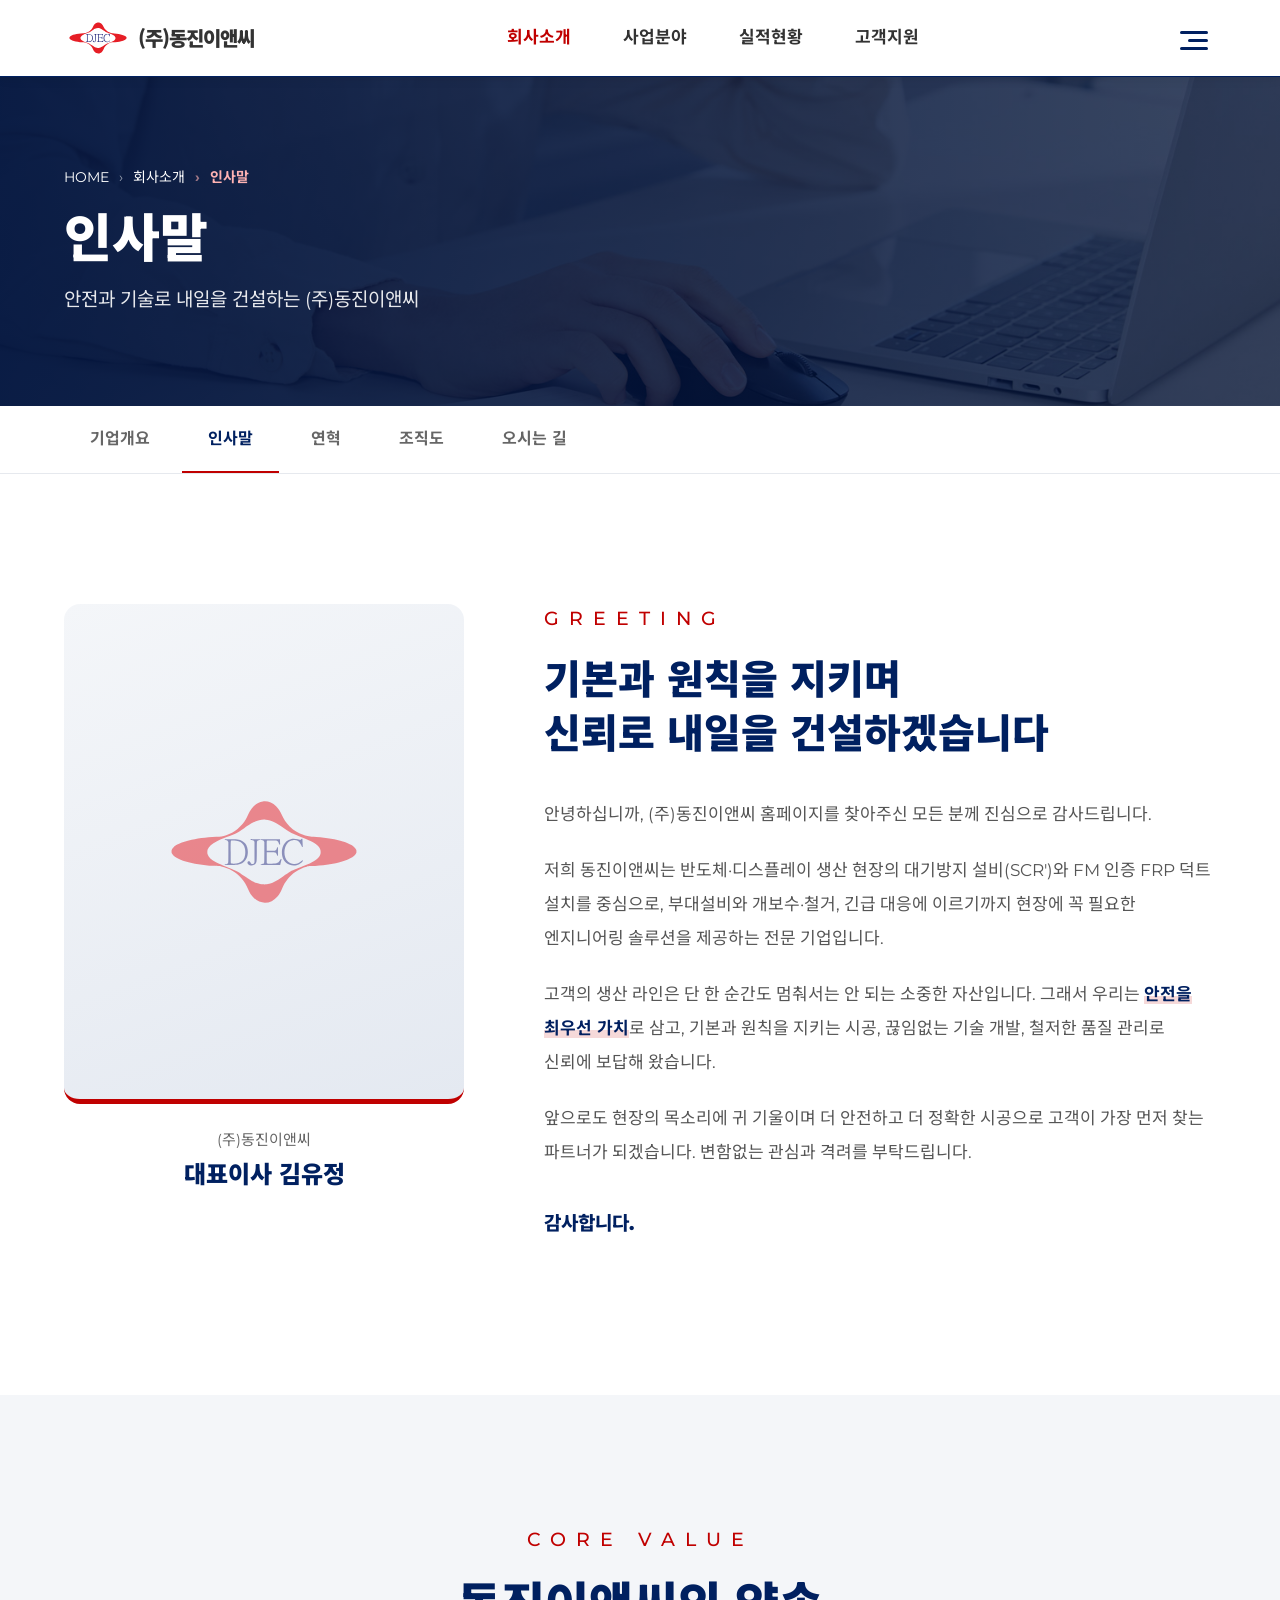
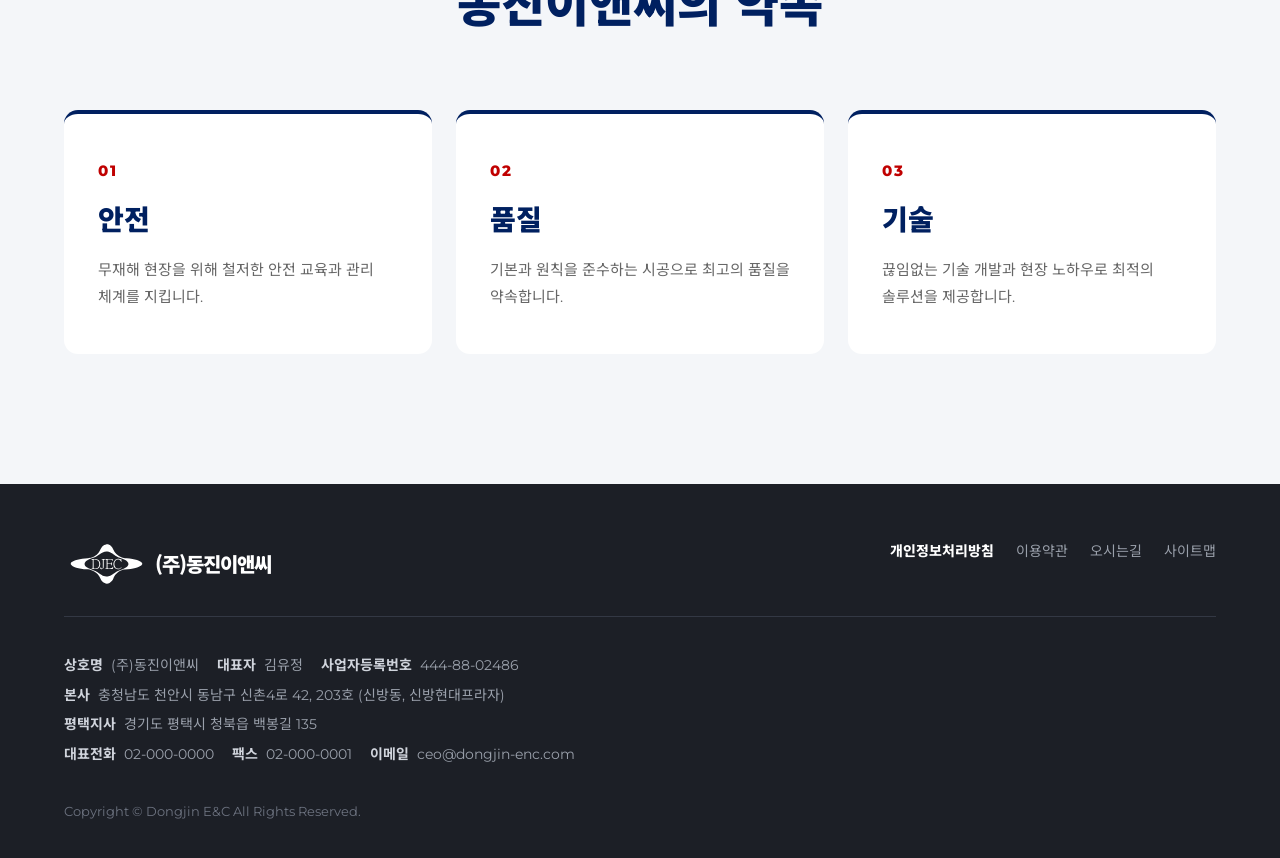
==== commit 35741abb: "Add Montserrat, coming-soon modal, history hover effects, about/stat animations Co-Authored-By: Clau" ====
--- a/greeting.html
+++ b/greeting.html
@@ -7,6 +7,7 @@
 <meta name="description" content="(주)동진이앤씨 대표이사 인사말. 기본과 원칙을 지키며 안전과 기술로 내일을 건설하겠습니다.">
 <link rel="preconnect" href="https://fonts.googleapis.com"><link rel="preconnect" href="https://fonts.gstatic.com" crossorigin>
 <link rel="stylesheet" href="https://fonts.googleapis.com/css2?family=Noto+Sans+KR:wght@300;400;500;700;900&display=swap">
+<link rel="stylesheet" href="https://fonts.googleapis.com/css2?family=Montserrat:wght@300;400;500;700;900&text=%20!%22%23%24%25%26'*%2B%2C-.%2F0123456789%3A%3B%3C%3D%3E%3F%40ABCDEFGHIJKLMNOPQRSTUVWXYZ%5C%5E_%60abcdefghijklmnopqrstuvwxyz%7C~%C2%B7%E2%86%92&display=swap">
 <link rel="stylesheet" href="css/style.css">
 </head>
 <body class="subpage">
@@ -111,5 +112,6 @@
 
 <script src="js/sub.js"></script>
 <script src="js/sitemap.js"></script>
+<script src="js/soon.js"></script>
 </body>
 </html>
--- a/css/style.css
+++ b/css/style.css
@@ -1,9 +1,3 @@
-  /* Gotham (영문/숫자 전용 — 한글은 Pretendard/맑은 고딕으로 대체 표시) */
-  @font-face { font-family: 'Gotham'; font-weight: 300; font-style: normal; font-display: swap; unicode-range: U+0000-0027, U+002A-005A, U+005C, U+005E-007A, U+007C, U+007E-024F; src: url(../font/Gotham-Light_0.ttf) format('truetype'); }
-  @font-face { font-family: 'Gotham'; font-weight: 400; font-style: normal; font-display: swap; unicode-range: U+0000-0027, U+002A-005A, U+005C, U+005E-007A, U+007C, U+007E-024F; src: url(../font/Gotham-Book_0.ttf) format('truetype'); }
-  @font-face { font-family: 'Gotham'; font-weight: 500; font-style: normal; font-display: swap; unicode-range: U+0000-0027, U+002A-005A, U+005C, U+005E-007A, U+007C, U+007E-024F; src: url(../font/Gotham-Medium_0.ttf) format('truetype'); }
-  @font-face { font-family: 'Gotham'; font-weight: 700; font-style: normal; font-display: swap; unicode-range: U+0000-0027, U+002A-005A, U+005C, U+005E-007A, U+007C, U+007E-024F; src: url(../font/Gotham-Bold_0.ttf) format('truetype'); }
-  @font-face { font-family: 'Gotham'; font-weight: 900; font-style: normal; font-display: swap; unicode-range: U+0000-0027, U+002A-005A, U+005C, U+005E-007A, U+007C, U+007E-024F; src: url(../font/Gotham-Black.ttf) format('truetype'); }
 
   :root {
     --navy: #002060; --navy-d: #001440; --blue: #004080; --red: #C00000;
@@ -12,7 +6,7 @@
   }
   * { box-sizing: border-box; }
   html { scroll-behavior: smooth; scroll-padding-top: var(--header-h); }
-  body { font-family: 'Gotham', 'Noto Sans KR', 'Noto Sans CJK KR', 'Malgun Gothic', '맑은 고딕', sans-serif; margin: 0; color: var(--text); line-height: 1.6; word-break: keep-all; }
+  body { font-family: 'Montserrat', 'Noto Sans KR', 'Noto Sans CJK KR', 'Malgun Gothic', '맑은 고딕', sans-serif; margin: 0; color: var(--text); line-height: 1.6; word-break: keep-all; }
   a { text-decoration: none; color: inherit; }
   ul { list-style: none; margin: 0; padding: 0; }
   button { font-family: inherit; cursor: pointer; }
@@ -422,6 +416,24 @@
   .tl-item li span { display: block; margin-top: 3px; font-size: 13px; color: var(--muted); }
   .tl-item li.evt { background: var(--navy); color: #fff; }
   .tl-item li.evt b { color: #ffb3b3; }
+  /* 연혁 호버 효과: 항목이 살짝 떠오르며 중앙선 쪽 포인트 바가 채워지고, 연도·점이 반응 */
+  .tl-item li { position: relative; overflow: hidden; transition: transform .45s cubic-bezier(.22,.61,.36,1), box-shadow .45s ease, background .35s ease, color .35s ease; }
+  .tl-item li::after { content: ""; position: absolute; top: 0; bottom: 0; width: 4px; background: var(--red); transform: scaleY(0); transition: transform .45s cubic-bezier(.22,.61,.36,1); }
+  .tl-item:nth-child(odd) li::after { right: 0; transform-origin: top; }
+  .tl-item:nth-child(even) li::after { left: 0; transform-origin: top; }
+  .tl-item li:hover { transform: translateY(-4px) scale(1.025); background: #fff; box-shadow: 0 14px 30px rgba(0,20,64,.16); }
+  .tl-item li:hover::after { transform: scaleY(1); }
+  .tl-item li.evt:hover { background: var(--navy-d); color: #fff; }
+  .tl-item li b, .tl-item li span { transition: transform .45s cubic-bezier(.22,.61,.36,1), color .3s; }
+  .tl-item:nth-child(odd) li:hover b, .tl-item:nth-child(odd) li:hover span { transform: translateX(-6px); }
+  .tl-item:nth-child(even) li:hover b, .tl-item:nth-child(even) li:hover span { transform: translateX(6px); }
+  .tl-year { transition: color .35s ease, letter-spacing .5s cubic-bezier(.22,.61,.36,1); }
+  .tl-item:hover .tl-year { color: var(--red); letter-spacing: 2px; }
+  .tl-item::after { content: ""; position: absolute; top: 14px; right: -9px; width: 16px; height: 16px; border-radius: 50%; border: 2px solid var(--red); opacity: 0; pointer-events: none; }
+  .tl-item:nth-child(even)::after { right: auto; left: -9px; }
+  .tl-item:hover::after { animation: tlPulse 1.1s ease-out infinite; }
+  @keyframes tlPulse { from { transform: scale(1); opacity: .8; } to { transform: scale(2.6); opacity: 0; } }
+  @media (max-width: 800px) { .tl-item::after, .tl-item:nth-child(even)::after { left: 0; right: auto; } .tl-item:nth-child(odd) li:hover b, .tl-item:nth-child(odd) li:hover span { transform: translateX(6px); } .tl-item:nth-child(odd) li::after { right: auto; left: 0; } }
   .tl-more { display: inline-block; margin-top: 16px; font-size: 14px; font-weight: 800; color: var(--navy); border-bottom: 2px solid var(--red); padding-bottom: 3px; }
   .tl-more:hover { color: var(--red); }
   @media (max-width: 800px) {
@@ -524,3 +536,17 @@
     * { animation: none !important; transition: none !important; }
     .reveal { opacity: 1; transform: none; }
   }
+
+  /* ===== 준비중 모달 ===== */
+  .soon { position: fixed; inset: 0; z-index: 3000; display: flex; align-items: center; justify-content: center; padding: 20px; visibility: hidden; pointer-events: none; transition: visibility 0s linear .35s; }
+  .soon.open { visibility: visible; pointer-events: auto; transition-delay: 0s; }
+  .soon-dim { position: absolute; inset: 0; background: rgba(0,20,64,.6); -webkit-backdrop-filter: blur(4px); backdrop-filter: blur(4px); opacity: 0; transition: opacity .35s ease; }
+  .soon.open .soon-dim { opacity: 1; }
+  .soon-box { position: relative; width: 100%; max-width: 400px; padding: 44px 32px 32px; border-radius: 16px; background: #fff; text-align: center; box-shadow: 0 24px 60px rgba(0,20,64,.35); opacity: 0; transform: translateY(24px) scale(.96); transition: opacity .35s ease, transform .45s cubic-bezier(.22,.61,.36,1); }
+  .soon.open .soon-box { opacity: 1; transform: none; }
+  .soon-ico { width: 64px; height: 64px; margin: 0 auto 18px; border-radius: 50%; background: var(--gray); color: var(--red); font-size: 32px; line-height: 64px; }
+  .soon.open .soon-ico { animation: soonSpin 1.2s cubic-bezier(.22,.61,.36,1) .15s; }
+  @keyframes soonSpin { to { transform: rotate(360deg); } }
+  .soon-box h2 { margin: 0 0 10px; font-size: 24px; font-weight: 900; color: var(--navy); }
+  .soon-box p { margin: 0 0 26px; font-size: 15px; line-height: 1.7; color: var(--muted); }
+  .soon-box .btn { min-width: 120px; padding: 12px 28px; font-size: 15px; cursor: pointer; }
